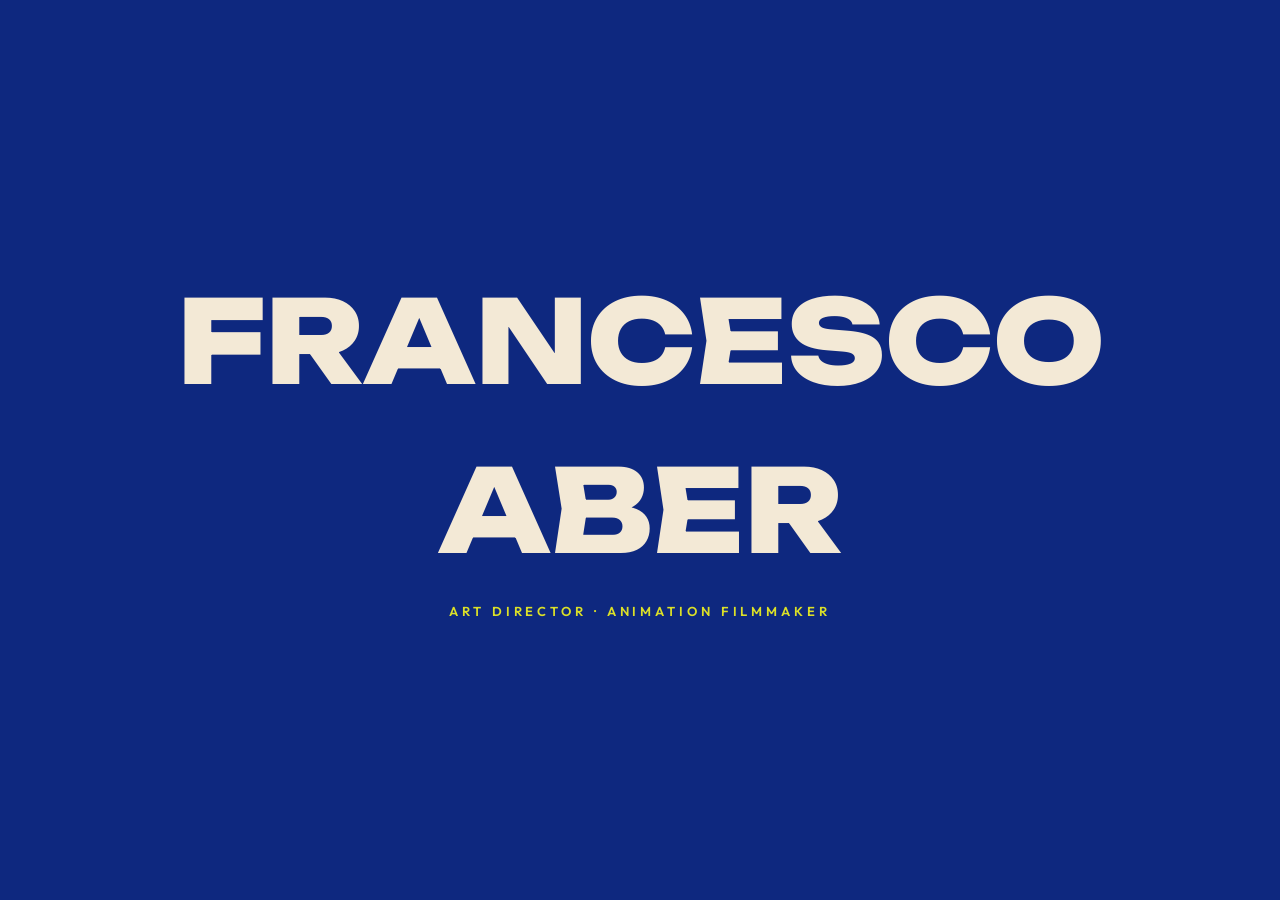
==== francesco/index.html @ 3e60250a "F.aber_portfolio" ====
<!doctype html><html lang="en"><head><meta charset="utf-8"><meta name="description" content="Francesco Aber — art director and animation filmmaker based in Barcelona. Brand identity, motion graphics, AR and film."><meta property="og:type" content="website"><meta property="og:title" content="Francesco Aber — Art Director"><meta property="og:description" content="Brand identity, motion graphics, AR and film. Barcelona."><meta property="og:image" content="https://ambush.info/francesco/img/og.jpg"><meta property="og:url" content="https://ambush.info/francesco/"><meta name="twitter:card" content="summary_large_image"><title>Francesco Aber — Art Director</title>
<meta name="viewport" content="width=device-width, initial-scale=1, viewport-fit=cover">
<link href="https://fonts.googleapis.com/css2?family=Unbounded:wght@600;800&family=Outfit:wght@400;500;600&display=swap" rel="stylesheet">
<style>
:root{--bg:#F3E9D6;--ink:#0E287F;--y:#DBE028;--o:#EE4A25;--line:rgba(14,40,127,.25);--card:#fff;box-sizing:border-box;padding-top:env(safe-area-inset-top,0px);padding-bottom:env(safe-area-inset-bottom,0px)}
@media(prefers-color-scheme:dark){:root:not([data-theme=light]){--bg:#0E287F;--ink:#F3E9D6;--line:rgba(243,233,214,.3)}}
:root[data-theme=dark]{--bg:#0E287F;--ink:#F3E9D6;--line:rgba(243,233,214,.3)}
*{box-sizing:border-box;margin:0}html{height:100%;scroll-padding-top:env(safe-area-inset-top,0px)}
body{height:100%;background:var(--bg);color:var(--ink);font:400 15px/1.5 'Garet','Outfit',sans-serif;overflow:hidden}
.t{font-family:'Monument Extended','Unbounded',sans-serif;font-weight:800;text-transform:uppercase;letter-spacing:-.01em}
#app{height:100%;display:flex;flex-direction:column}
header{display:flex;gap:8px;align-items:center;padding:14px 20px 0;flex-wrap:wrap}
.pill{border:1.5px solid var(--ink);background:none;color:var(--ink);font:600 12px 'Outfit',sans-serif;letter-spacing:.08em;text-transform:uppercase;padding:7px 16px;border-radius:99px;cursor:pointer}
.pill.on{background:var(--ink);color:var(--bg)}.pill:hover{border-color:var(--o);color:var(--o)}.pill.on:hover{color:var(--bg);background:var(--o);border-color:var(--o)}
.name{margin-left:auto;font-size:12px}
.chips{display:flex;gap:6px;padding:12px 20px;overflow-x:auto}
.chip{white-space:nowrap;font:500 12px 'Outfit';letter-spacing:.06em;text-transform:uppercase;border:0;background:var(--line);color:var(--ink);padding:6px 12px;border-radius:99px;cursor:pointer}
.chip b{color:var(--o);font-weight:600;margin-left:4px}.chip.on{background:var(--ink);color:var(--bg)}
.strip{display:flex;gap:8px;padding:0 20px 10px;overflow-x:auto;border-bottom:1px solid var(--line)}
.th{flex:none;width:46px;height:46px;border-radius:6px;background-size:cover;background-position:center;border:2px solid transparent;cursor:pointer;opacity:.55;transition:opacity .2s}
.th.on{opacity:1;border-color:var(--o)}
main{flex:1;min-height:0;position:relative}
#work{height:100%;display:flex;flex-direction:column}
.stage{flex:1;min-height:0;display:flex;align-items:center;justify-content:center;padding:18px 20px 8px;position:relative}
.stage img,.stage video{max-height:100%;max-width:100%;border-radius:10px;object-fit:contain;box-shadow:0 10px 40px rgba(14,40,127,.22)}
.stage .two{display:flex;gap:14px;height:100%}.stage .two img{max-width:48%}
.arr{position:absolute;top:50%;transform:translateY(-50%);width:40px;height:40px;border-radius:50%;border:1.5px solid var(--ink);background:var(--bg);color:var(--ink);cursor:pointer;font-size:18px}
.arr:hover{background:var(--o);border-color:var(--o);color:#fff}#pv{left:10px}#nx{right:10px}
.cap{display:flex;gap:14px;align-items:baseline;padding:8px 20px 16px;flex-wrap:wrap}
.fig{background:var(--y);color:#0E287F;font:700 14px 'Outfit';letter-spacing:.1em;padding:6px 12px;border-radius:6px;border:2px solid var(--ink)}
.cap h2{font-size:clamp(18px,2.4vw,30px)}.cap .m{font-size:12px;letter-spacing:.08em;text-transform:uppercase;opacity:.75}.cap p{flex-basis:100%;max-width:70ch}
#info{display:none;height:100%;overflow-y:auto;padding:28px 20px 60px}
.g{display:grid;grid-template-columns:repeat(12,1fr);gap:28px;max-width:1200px;margin:auto}
.big{grid-column:1/9;font-size:clamp(22px,3.4vw,46px);line-height:1.08}.big em{font-style:normal;color:var(--o)}
.sec{grid-column:span 4}.sec h3{font:600 11px 'Outfit';letter-spacing:.14em;text-transform:uppercase;color:var(--o);margin-bottom:8px}.sec li{list-style:none;padding:5px 0;border-top:1px solid var(--line)}
.sticker{grid-column:9/13;grid-row:1/3;justify-self:end;align-self:start;background:#F3E9D6;color:#EE4A25;padding:22px;border-radius:26px;transform:rotate(3deg);max-width:340px;border:3px solid #EE4A25;cursor:pointer;text-align:left}
.sticker small{font:600 11px 'Outfit';letter-spacing:.12em;text-transform:uppercase}.sticker b{display:block;font:800 15px/1.2 'Unbounded',sans-serif;overflow-wrap:anywhere;margin:10px 0}.sec a{color:var(--o);text-decoration:none}.sec a:hover{color:var(--ink)}
@media(max-width:760px){header{padding-top:12px}.name{display:none}.big,.sec,.sticker{grid-column:1/-1}.sticker{grid-row:auto;justify-self:start}.stage .two{flex-direction:column}.stage .two img{max-width:100%;max-height:48%}.arr{display:none}
nav.bar{position:fixed;left:50%;transform:translateX(-50%);bottom:calc(env(safe-area-inset-bottom,0px) + 14px);background:var(--bg);padding:6px;border-radius:99px;box-shadow:0 4px 20px rgba(14,40,127,.3);display:flex;gap:6px}header .pill{display:none}}
nav.bar{display:none}@media(max-width:760px){nav.bar{display:flex}}
#intro{position:fixed;inset:0;z-index:50;background:#0E287F;color:#F3E9D6;display:flex;flex-direction:column;align-items:center;justify-content:center;gap:18px;transition:transform .9s cubic-bezier(.77,0,.18,1)}
#intro.out{transform:translateY(-100%)}
#intro h1{font-size:clamp(34px,9vw,120px);display:flex;gap:.3em;flex-wrap:wrap;justify-content:center;line-height:1.05}
#intro .w{display:flex;overflow:hidden;padding-bottom:.12em}
#intro span{display:inline-block;transform:translateY(115%);animation:up .8s cubic-bezier(.2,.8,.2,1) forwards;animation-delay:calc(var(--n)*55ms + .15s)}
#intro p{color:#DBE028;font:600 13px 'Outfit';letter-spacing:.3em;text-transform:uppercase;opacity:0;animation:fd .6s 1.1s forwards}
@keyframes up{to{transform:none}}@keyframes fd{to{opacity:1}}
.strip{padding-top:8px}.th{transition:opacity .2s,transform .3s cubic-bezier(.2,.8,.2,1)}.th.on{transform:scale(1.2)}.th:hover{opacity:1;transform:translateY(-3px)}
.th.in{animation:pop .55s cubic-bezier(.2,.8,.2,1) both;animation-delay:calc(var(--k)*80ms + var(--b,0s))}
@keyframes pop{from{opacity:0;transform:translateY(18px) scale(.6)}}
.stage{cursor:pointer;touch-action:pan-y}.cnt{margin-left:auto;font:600 13px 'Outfit';letter-spacing:.12em}.stage>img,.stage>video,.stage>.two{animation:sw .5s cubic-bezier(.2,.8,.2,1)}
@keyframes sw{from{opacity:0;transform:translateX(var(--dx,40px)) scale(.97)}}
.cap>*{animation:cp .5s .1s cubic-bezier(.2,.8,.2,1) both}@keyframes cp{from{opacity:0;transform:translateY(8px)}}

.stage{padding:18px 0 14px;overflow:hidden}
.track{display:flex;gap:28px;height:100%;align-items:center;transition:transform .85s cubic-bezier(.77,0,.18,1);will-change:transform}
.track.enter{animation:ent 1s cubic-bezier(.2,.8,.2,1) both;animation-delay:var(--b,0s)}@keyframes ent{from{opacity:0}}
.sl{flex:none;height:100%;display:flex;align-items:center;margin:0;opacity:.35;transform:scale(.86);transition:opacity .6s,transform .7s cubic-bezier(.2,.8,.2,1)}.sl.on{opacity:1;transform:none}
.sl img,.sl video{height:100%;width:auto;max-width:min(72vw,900px);max-height:100%;border-radius:10px;object-fit:contain;box-shadow:0 10px 40px rgba(14,40,127,.22);user-select:none;-webkit-user-drag:none}
.sl .two{display:flex;flex-direction:row;gap:14px;height:100%}.sl .two img{max-width:min(34vw,480px)}
.rail{position:absolute;left:20px;right:20px;bottom:0;height:3px;background:var(--line)}.rail i{position:absolute;top:0;height:100%;background:var(--o);transition:left .85s cubic-bezier(.77,0,.18,1),width .4s}
@media(max-width:760px){.sl img,.sl video{max-width:80vw}.sl .two img{max-width:38vw}.track{gap:16px}}

.stage{justify-content:flex-start;cursor:grab}.stage.drag{cursor:grabbing}
.track{position:relative;flex:none;width:max-content}
.track:not(.ready),.track.drag{transition:none}
.snd{position:absolute;right:20px;bottom:16px;z-index:3;display:none;border:1.5px solid var(--ink);background:var(--bg);color:var(--ink);font:600 11px 'Outfit';letter-spacing:.1em;text-transform:uppercase;padding:6px 12px;border-radius:99px;cursor:pointer}.sl .two video{height:100%;width:auto;max-width:min(34vw,480px);border-radius:10px;object-fit:contain;box-shadow:0 10px 40px rgba(14,40,127,.22)}.snd:hover{background:var(--o);border-color:var(--o);color:#fff}
@media(prefers-reduced-motion:reduce){#intro{display:none}*{animation:none!important;transition:none!important}}
</style></head><body><div id="intro"><h1 class="t" id="iname"></h1><p>Art Director · Animation Filmmaker</p></div><div id="app">
<header><button class="pill on" data-v="work">Work</button><button class="pill" data-v="info">Info</button><span class="name t">Francesco Aber · Art Director</span></header>
<div class="chips" id="chips"></div><div class="strip" id="strip"></div>
<main><section id="work"><div class="stage" id="stage"></div><div class="cap" id="cap"></div></section>
<section id="info"><div class="g">
<h1 class="big t">Art director &amp; animation filmmaker. Brands, motion and <em>moving images</em> from Barcelona.</h1>
<button class="sticker" id="mail"><small>Say hello — tap to copy</small><b>aber.francesco<wbr>@gmail.com</b><small>+34 691 113 178</small></button>
<div class="sec"><h3>Francesco</h3><p>Over ten years of creative direction for advertising, film and new media, with clients in Spain, Italy and the US. Trained in animation at the Centro Sperimentale di Cinematografia; today mixing classic craft with generative AI and augmented reality.</p></div>
<div class="sec"><h3>Am.Bush Studio · 2016</h3><p>Brand identity, motion graphics, AR, web and social content. Clients include Grateful Seeds, Sala Apolo, The Crib Concierge, Cali-Kosher and Venero Skateshop.</p></div>
<div class="sec"><h3>Official selection</h3><ul><li>Annecy 2014</li><li>Nastri d’Argento 2015 · final five</li><li>Sitges · Milano · Stuttgart · Brussels</li></ul></div>
<div class="sec"><h3>Awards · The Age of Rust</h3><ul><li>Corto Lovere 2014</li><li>AnimArte 2014</li><li>Purbeck 2014</li><li>Libelula 2014</li></ul></div>
<div class="sec"><h3>Teaching</h3><p>Animation programmes in schools funded by the Italian Ministry of Culture. About 500 students per project; a short film screened in cinemas, one at the 80th Venice Film Festival.</p></div>
<div class="sec"><h3>Elsewhere</h3><ul><li><a href="cv.pdf" target="_blank" rel="noopener">CV (PDF)</a></li><li><a href="https://ambush.info" target="_blank" rel="noopener">ambush.info</a></li><li><a href="mailto:aber.francesco@gmail.com">aber.francesco@gmail.com</a></li><li><a href="tel:+34691113178">+34 691 113 178</a></li><li><a href="https://instagram.com/am.bush" target="_blank" rel="noopener">@am.bush</a> · <a href="https://instagram.com/francesco.aber" target="_blank" rel="noopener">@francesco.aber</a></li><li><a href="https://www.linkedin.com/in/francesco-aber/" target="_blank" rel="noopener">LinkedIn</a></li></ul></div>
</div></section></main>
<nav class="bar"><button class="pill on" data-v="work">Work</button><button class="pill" data-v="info">Info</button></nav></div>
<script>
const P=[{"vid": "video/artales.mp4", "img": "img/artales-p.webp", "th": "img/artales-p-t.webp", "w": 1280, "h": 720, "t": "ARtales", "c": "AR / Motion", "cl": "Limbo · BluMagma", "y": "2026", "d": "Augmented reality along the Charcoal Burners’ Trail, Isola del Gran Sasso. Animation test.", "id": "p0"}, {"vid": "video/age.mp4", "img": "img/age-p.webp", "th": "img/age-p-t.webp", "w": 1280, "h": 720, "t": "The Age of Rust", "c": "Film", "cl": "CSC Piemonte", "y": "2014", "d": "Award-winning graduation short: direction, animation, compositing. Official selection at Annecy 2014.", "id": "p1"}, {"vid": "video/cosecha-promo.mp4", "img": "img/cosecha-promo-p.webp", "th": "img/cosecha-promo-p-t.webp", "w": 1280, "h": 720, "t": "Cosecha Cup · Promo", "c": "AR / Motion", "cl": "Cosecha Cup", "y": "2019", "d": "Animated promo for the Barcelona harvest cup.", "id": "p2"}, {"vid": "video/morelove.mp4", "img": "img/morelove-p.webp", "th": "img/morelove-p-t.webp", "w": 1280, "h": 720, "t": "Anche se", "c": "AR / Motion", "cl": "Fido Guido ft. Ensi · Morelove Prod.", "y": "2021", "d": "Animation and motion graphics for the music video.", "id": "p3"}, {"vid": "video/semivuoi.mp4", "img": "img/semivuoi-p.webp", "th": "img/semivuoi-p-t.webp", "w": 1280, "h": 720, "t": "Se mi vuoi", "c": "AR / Motion", "cl": "Fido Guido · Morelove Prod.", "y": "2022", "d": "Animation and motion graphics for the music video.", "id": "p4"}, {"vid": "video/storia.mp4", "img": "img/storia-p.webp", "th": "img/storia-p-t.webp", "w": 900, "h": 1600, "t": "Se mi vuoi · Story", "c": "AR / Motion", "cl": "Fido Guido · Morelove Prod.", "y": "2022", "d": "Cover art and animated story for the release.", "img2": "img/semivuoi-cover.webp", "w2": 1080, "h2": 1080, "id": "p5"}, {"vid": "video/nerd.mp4", "img": "img/nerd-p.webp", "th": "img/nerd-p-t.webp", "w": 1280, "h": 720, "t": "Nerd", "c": "AR / Motion", "cl": "Nerd Creation", "y": "", "d": "3D animation for the Nerd Creation campaign.", "id": "p6"}, {"vid": "video/spot.mp4", "img": "img/spot-p.webp", "th": "img/spot-p-t.webp", "w": 1280, "h": 676, "t": "LSVM · Spot", "c": "AR / Motion", "cl": "Limbo", "y": "2026", "d": "In production. Motion graphics excerpt.", "id": "p7"}, {"vid": "video/pipe.mp4", "img": "img/pipe-p.webp", "th": "img/pipe-p-t.webp", "w": 1280, "h": 676, "t": "LSVM · Pipe", "c": "AR / Motion", "cl": "Limbo", "y": "2026", "d": "In production. Motion graphics excerpt.", "id": "p8"}, {"vid": "video/thai.mp4", "img": "img/thai-p.webp", "th": "img/thai-p-t.webp", "w": 1600, "h": 900, "t": "La Kalada Thailand", "c": "AR / Motion", "cl": "La Kalada · Shanti", "y": "", "d": "Animated intro for La Kalada Thailand and Shanti, official reseller.", "id": "p9"}, {"img": "img/crib.webp", "th": "img/crib-t.webp", "w": 1800, "h": 1800, "t": "The Crib for Kicks", "c": "Branding", "cl": "The Crib Concierge · first identity", "y": "", "d": "Logo system for a cleaning & custom shop for high-end footwear. The first identity of what is now The Crib Concierge.", "id": "p10"}, {"img": "img/dope.webp", "th": "img/dope-t.webp", "w": 1662, "h": 1772, "t": "DOPE · K·Gourmet", "c": "Branding", "cl": "La Kalada · K·Gourmet", "y": "", "d": "Back print and poster artwork for the K·Gourmet hoodie.", "id": "p11"}, {"img": "img/kmarano.webp", "th": "img/kmarano-t.webp", "w": 1800, "h": 1350, "t": "Kaladamarano 2021", "c": "Branding", "cl": "La Kalada", "y": "2021", "d": "Event identity and ticket system for a free-weed sailing day in Barcelona.", "id": "p12"}, {"img": "img/cali.webp", "th": "img/cali-t.webp", "w": 1200, "h": 1192, "t": "Cali Kosher", "c": "Branding", "cl": "La Kalada · Cali Kosher", "y": "", "d": "Packaging system with an illustrated pattern and brand seal.", "id": "p13"}, {"img": "img/kdeck.webp", "th": "img/kdeck-t.webp", "w": 1080, "h": 1350, "t": "Sticker-bomb deck", "c": "Illustration", "cl": "La Kalada", "y": "", "d": "Custom skate deck built from the label’s sticker universe.", "id": "p14"}, {"img": "img/suka.webp", "th": "img/suka-t.webp", "w": 1350, "h": 1800, "t": "Suka", "c": "Branding", "cl": "Lettering", "y": "", "d": "Bubble lettering logo in three variations: outline, drip and colour.", "id": "p15"}, {"img": "img/aura.webp", "th": "img/aura-t.webp", "w": 1800, "h": 1350, "t": "AURA social club", "c": "Branding", "cl": "AURA", "y": "", "d": "Typographic monogram for a social club, built on interlocking letterforms.", "id": "p16"}, {"img": "img/cosecha-cartel.webp", "th": "img/cosecha-cartel-t.webp", "w": 1440, "h": 1800, "t": "Cosecha Cup 2019", "c": "Print", "cl": "Cosecha Cup · Barcelona", "y": "2019", "d": "Event logo and poster for the Barcelona harvest cup.", "img2": "img/cosecha-logo.webp", "w2": 1800, "h2": 1635, "id": "p17"}, {"img": "img/jahmiel.webp", "th": "img/jahmiel-t.webp", "w": 1440, "h": 1800, "t": "New Level · Jahmiel", "c": "Print", "cl": "Canibal · Sala Apolo", "y": "2018", "d": "Poster for the dancehall school party with Jahmiel.", "id": "p18"}, {"img": "img/ganjahr.webp", "th": "img/ganjahr-t.webp", "w": 1350, "h": 1688, "t": "New Level · Ganjahr Family", "c": "Print", "cl": "Canibal · Sala Apolo", "y": "2018", "d": "Poster for the New Level night with Ganjahr Family.", "id": "p19"}, {"img": "img/juicy.webp", "th": "img/juicy-t.webp", "w": 1440, "h": 1800, "t": "Juicy Wines", "c": "Print", "cl": "Talisman Wine · The Juice House", "y": "2022", "d": "Poster for a vinyl DJ and wine day in Barcelona.", "id": "p20"}, {"img": "img/natureboy.webp", "th": "img/natureboy-t.webp", "w": 1440, "h": 1800, "t": "Nature Boy pt. 2", "c": "Print", "cl": "ZAZA cuina i vi", "y": "2021", "d": "Poster for a natural-wine evening at ZAZA, Barcelona.", "id": "p21"}, {"img": "img/vita.webp", "th": "img/vita-t.webp", "w": 540, "h": 675, "t": "Vita da Cani", "c": "Editorial", "cl": "Novel by Syd B.", "y": "", "d": "Cover and interior illustrations in ink on digital canvas.", "img2": "img/vita2.webp", "w2": 540, "h2": 675, "id": "p22"}];let f='All',list=P,i=0,dir=1,animStrip=2.2;
const $=s=>document.querySelector(s),cats=['All',...new Set(P.map(p=>p.c))];
function chips(){$('#chips').innerHTML=cats.map(c=>`<button class="chip ${c==f?'on':''}" data-c="${c}">${c}<b>${c=='All'?P.length:P.filter(p=>p.c==c).length}</b></button>`).join('')}
function strip(){const a=animStrip;animStrip=null;$('#strip').innerHTML=list.map((p,k)=>`<div class="th ${k==i?'on':''} ${a!=null?'in':''}" data-k="${k}" style="--k:${k};--b:${a||0}s;background-image:url(${p.th})"></div>`).join('')}
function media(p,k){const a=(s,w,h)=>`<img src="${s}" width="${w}" height="${h}" alt="${p.t}" decoding="async" loading="${k<3?'eager':'lazy'}">`;return p.vid&&p.img2?`<div class="two"><video data-src="${p.vid}" poster="${p.img}" width="${p.w}" height="${p.h}" muted loop playsinline preload="none"></video>${a(p.img2,p.w2,p.h2)}</div>`:p.vid?`<video data-src="${p.vid}" poster="${p.img}" width="${p.w}" height="${p.h}" muted loop playsinline preload="none"></video>`:p.img2?`<div class="two">${a(p.img,p.w,p.h)}${a(p.img2,p.w2,p.h2)}</div>`:a(p.img,p.w,p.h)}
function ensure(){[...$('#track').children].forEach((e,k)=>{const v=e.querySelector('video');if(!v)return;if(Math.abs(k-i)<=1&&!v.getAttribute('src')){v.preload=k==i?'auto':'metadata';v.src=v.dataset.src}if(k==i)v.play().catch(()=>{});else v.pause()});const v=document.querySelector('.sl.on video');$('#snd').style.display=v?'block':'none';if(v)$('#snd').textContent=v.muted?'Sound off':'Sound on'}
let firstB=true;
let curX=0,moved=false;
function build(){const first=firstB;$('#stage').innerHTML='<div class="track enter" id="track" data-f="'+f+'" style="--b:'+(first?2.3:0)+'s">'+list.map((p,k)=>`<figure class="sl" data-s="${k}">${media(p,k)}</figure>`).join('')+'</div><button class="arr" id="pv">←</button><button class="arr" id="nx">→</button><div class="rail"><i id="bar"></i></div><button class="snd" id="snd">Sound off</button>';firstB=false;const tr=$('#track');['load','loadeddata'].forEach(ev=>tr.addEventListener(ev,place,true));setTimeout(()=>tr.classList.add('ready'),first?3500:1200);$('#pv').onclick=()=>go(-1);$('#nx').onclick=()=>go(1);$('#snd').onclick=e=>{e.stopPropagation();const v=document.querySelector('.sl.on video');if(v){v.muted=!v.muted;ensure()}}}
function place(){const tr=$('#track'),sl=tr&&tr.children[i];if(!sl)return;curX=$('#stage').clientWidth/2-(sl.offsetLeft+sl.offsetWidth/2);tr.style.transform=`translateX(${curX}px)`;[...tr.children].forEach((e,k)=>e.classList.toggle('on',k==i));$('#bar').style.cssText=`width:${100/list.length}%;left:${i*100/list.length}%`}
function centerThumb(){const st=$('#strip'),t=st.children[i];if(t)st.scrollTo({left:st.scrollLeft+t.getBoundingClientRect().left-st.getBoundingClientRect().left-st.clientWidth/2+t.offsetWidth/2,behavior:'smooth'})}
function show(){const p=list[i];if(!p)return;const tr=$('#track');let rb=false;if(!tr||tr.dataset.f!=f){build();rb=true}
$('#cap').innerHTML=`<span class="fig">FIG. ${String(P.indexOf(p)+1).padStart(2,'0')}</span><h2 class="t">${p.t}</h2><span class="m">${p.cl} · ${p.c}${p.y?' · '+p.y:''}</span><span class="cnt">${String(i+1).padStart(2,'0')} / ${String(list.length).padStart(2,'0')}</span><p>${p.d}</p>`;
if(rb)strip();else[...$('#strip').children].forEach((e,k)=>e.classList.toggle('on',k==i));place();ensure();centerThumb()}
function go(d){dir=d;i=(i+d+list.length)%list.length;show()}
function view(v){$('#work').style.display=v=='work'?'flex':'none';$('#info').style.display=v=='info'?'block':'none';$('.chips').style.display=$('.strip').style.display=v=='work'?'':'none';
document.querySelectorAll('.pill').forEach(b=>b.classList.toggle('on',b.dataset.v==v));if(location.hash!='#'+v)history.replaceState(null,'','#'+v)}
document.addEventListener('click',e=>{const c=e.target.closest('[data-c]'),t=e.target.closest('[data-k]'),v=e.target.closest('[data-v]');
if(c){f=c.dataset.c;list=f=='All'?P:P.filter(p=>p.c==f);i=0;dir=1;animStrip=.1;chips();show()}if(t){const k=+t.dataset.k;dir=k>=i?1:-1;i=k;show()}if(v)view(v.dataset.v)});
$('#mail').onclick=()=>{const m='aber.francesco@gmail.com';(navigator.clipboard?navigator.clipboard.writeText(m):Promise.reject()).catch(()=>{location.href='mailto:'+m});$('#mail small').textContent='Copied ✓'};
addEventListener('keydown',e=>{if(e.key=='ArrowRight')go(1);if(e.key=='ArrowLeft')go(-1)});
addEventListener('hashchange',()=>view(location.hash=='#info'?'info':'work'));
let sx=null,sw=false;const S=$('#stage');S.ondragstart=e=>e.preventDefault();S.onpointerdown=e=>{if(e.target.closest('.arr'))return;sx=e.clientX;moved=false};S.onpointermove=e=>{if(sx==null)return;const dx=e.clientX-sx;if(!moved&&Math.abs(dx)>6){moved=true;S.classList.add('drag');$('#track').classList.add('drag');try{S.setPointerCapture(e.pointerId)}catch(_){}}if(moved)$('#track').style.transform=`translateX(${curX+dx}px)`};S.onpointerup=S.onpointercancel=e=>{if(sx==null)return;const dx=e.clientX-sx;sx=null;S.classList.remove('drag');$('#track').classList.remove('drag');if(moved){sw=true;setTimeout(()=>sw=false,300);if(Math.abs(dx)>Math.min(90,S.clientWidth*.12))go(dx<0?1:-1);else place()}};$('#strip').addEventListener('wheel',e=>{if(Math.abs(e.deltaY)>Math.abs(e.deltaX))$('#strip').scrollLeft+=e.deltaY},{passive:true});S.onclick=e=>{if(sw||e.target.closest('.arr'))return;const q=e.target.closest('.sl');const k=q?+q.dataset.s:i;if(k!=i){dir=k>i?1:-1;i=k;show()}else go(1)};let wt=0;S.addEventListener('wheel',e=>{const d=Math.abs(e.deltaX)>Math.abs(e.deltaY)?e.deltaX:e.deltaY;if(Math.abs(d)<12||Date.now()-wt<700)return;wt=Date.now();go(d>0?1:-1)},{passive:true});addEventListener('resize',place);
(()=>{const h=$('#iname');let n=0;h.innerHTML='Francesco Aber'.split(' ').map(w=>'<div class="w">'+[...w].map(c=>`<span style="--n:${n++}">${c}</span>`).join('')+'</div>').join('');const it=$('#intro');setTimeout(()=>it.classList.add('out'),2000);setTimeout(()=>it.remove(),3000)})();
new ResizeObserver(()=>place()).observe($('#stage'));chips();show();view(location.hash=='#info'?'info':'work');
</script></body></html>
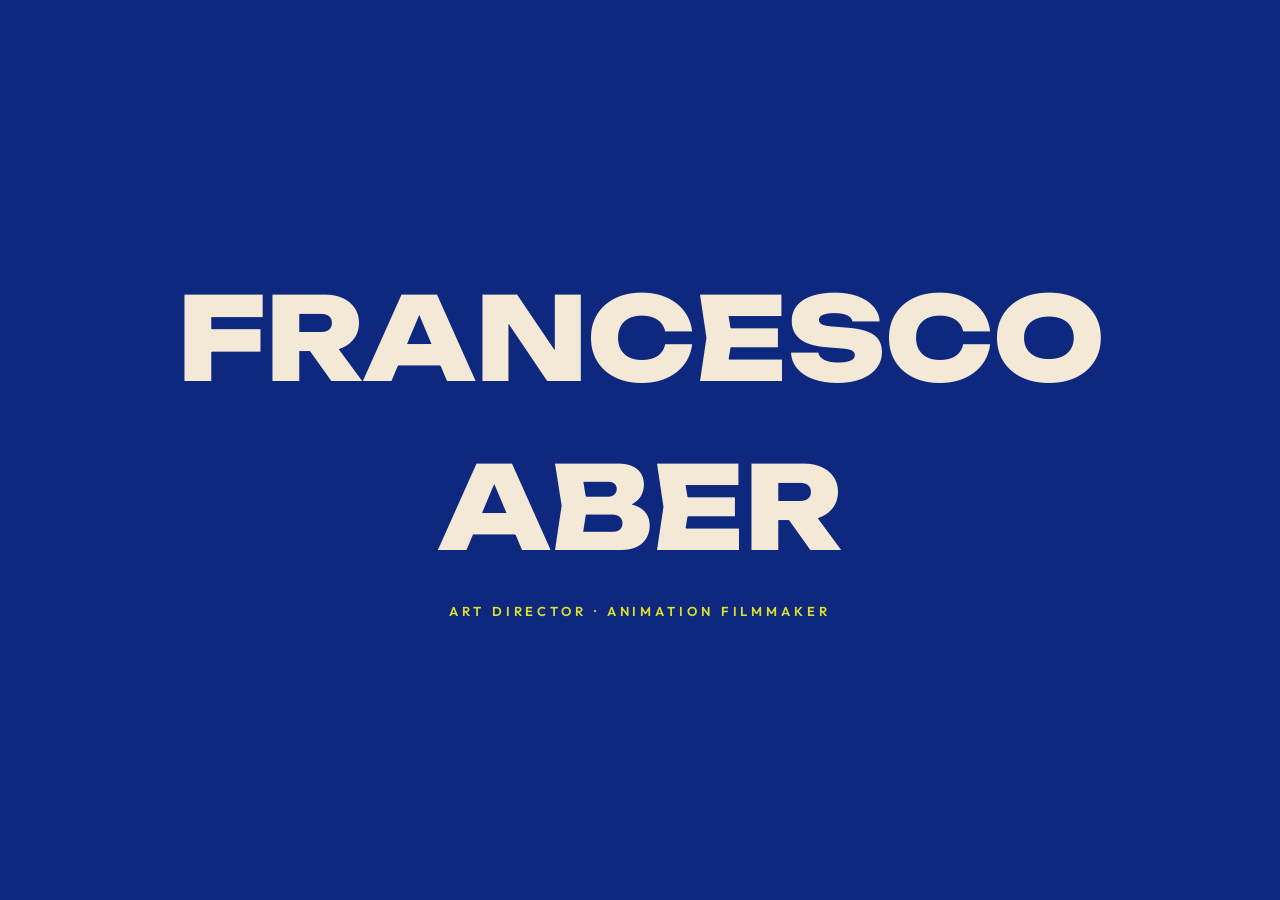
==== commit ba3d39dc: "mobile_intro" ====
--- a/francesco/index.html
+++ b/francesco/index.html
@@ -42,8 +42,8 @@
 #intro.out{transform:translateY(-100%)}
 #intro h1{font-size:clamp(34px,9vw,120px);display:flex;gap:.3em;flex-wrap:wrap;justify-content:center;line-height:1.05}
 #intro .w{display:flex;overflow:hidden;padding-bottom:.12em}
-#intro span{display:inline-block;transform:translateY(115%);animation:up .8s cubic-bezier(.2,.8,.2,1) forwards;animation-delay:calc(var(--n)*55ms + .15s)}
-#intro p{color:#DBE028;font:600 13px 'Outfit';letter-spacing:.3em;text-transform:uppercase;opacity:0;animation:fd .6s 1.1s forwards}
+#intro span{display:inline-block;transform:translateY(115%)}#intro.go span{animation:up .8s cubic-bezier(.2,.8,.2,1) forwards;animation-delay:calc(var(--n)*55ms + .15s)}
+#intro p{color:#DBE028;font:600 13px 'Outfit';letter-spacing:.3em;text-transform:uppercase;opacity:0}#intro.go p{animation:fd .6s 1.1s forwards}
 @keyframes up{to{transform:none}}@keyframes fd{to{opacity:1}}
 .strip{padding-top:8px}.th{transition:opacity .2s,transform .3s cubic-bezier(.2,.8,.2,1)}.th.on{transform:scale(1.2)}.th:hover{opacity:1;transform:translateY(-3px)}
 .th.in{animation:pop .55s cubic-bezier(.2,.8,.2,1) both;animation-delay:calc(var(--k)*80ms + var(--b,0s))}
@@ -64,8 +64,9 @@
 .stage{justify-content:flex-start;cursor:grab}.stage.drag{cursor:grabbing}
 .track{position:relative;flex:none;width:max-content}
 .track:not(.ready),.track.drag{transition:none}
-.snd{position:absolute;right:20px;bottom:16px;z-index:3;display:none;border:1.5px solid var(--ink);background:var(--bg);color:var(--ink);font:600 11px 'Outfit';letter-spacing:.1em;text-transform:uppercase;padding:6px 12px;border-radius:99px;cursor:pointer}.sl .two video{height:100%;width:auto;max-width:min(34vw,480px);border-radius:10px;object-fit:contain;box-shadow:0 10px 40px rgba(14,40,127,.22)}.snd:hover{background:var(--o);border-color:var(--o);color:#fff}
-@media(prefers-reduced-motion:reduce){#intro{display:none}*{animation:none!important;transition:none!important}}
+.snd{position:absolute;right:20px;bottom:16px;z-index:3;display:none;border:1.5px solid var(--ink);background:var(--bg);color:var(--ink);font:600 11px 'Outfit';letter-spacing:.1em;text-transform:uppercase;padding:6px 12px;border-radius:99px;cursor:pointer}.sl .two video{height:100%;width:auto;max-width:min(34vw,480px);border-radius:10px;object-fit:contain;box-shadow:0 10px 40px rgba(14,40,127,.22)}@media(max-width:760px){nav.bar{position:static;transform:none;margin:6px auto 12px;box-shadow:none;padding:0;flex:none}}@supports(height:100dvh){html,body{height:100dvh}}.snd:hover{background:var(--o);border-color:var(--o);color:#fff}
+#intro p{text-align:center;padding:0 28px;line-height:1.7}@media(max-width:760px){#intro h1{font-size:10vw;padding:0 16px}#intro p{font-size:11px;letter-spacing:.2em}}
+@media(prefers-reduced-motion:reduce){#intro span{transform:none}#intro p{opacity:1}*{animation:none!important;transition:none!important}}
 </style></head><body><div id="intro"><h1 class="t" id="iname"></h1><p>Art Director · Animation Filmmaker</p></div><div id="app">
 <header><button class="pill on" data-v="work">Work</button><button class="pill" data-v="info">Info</button><span class="name t">Francesco Aber · Art Director</span></header>
 <div class="chips" id="chips"></div><div class="strip" id="strip"></div>
@@ -82,7 +83,7 @@
 </div></section></main>
 <nav class="bar"><button class="pill on" data-v="work">Work</button><button class="pill" data-v="info">Info</button></nav></div>
 <script>
-const P=[{"vid": "video/artales.mp4", "img": "img/artales-p.webp", "th": "img/artales-p-t.webp", "w": 1280, "h": 720, "t": "ARtales", "c": "AR / Motion", "cl": "Limbo · BluMagma", "y": "2026", "d": "Augmented reality along the Charcoal Burners’ Trail, Isola del Gran Sasso. Animation test.", "id": "p0"}, {"vid": "video/age.mp4", "img": "img/age-p.webp", "th": "img/age-p-t.webp", "w": 1280, "h": 720, "t": "The Age of Rust", "c": "Film", "cl": "CSC Piemonte", "y": "2014", "d": "Award-winning graduation short: direction, animation, compositing. Official selection at Annecy 2014.", "id": "p1"}, {"vid": "video/cosecha-promo.mp4", "img": "img/cosecha-promo-p.webp", "th": "img/cosecha-promo-p-t.webp", "w": 1280, "h": 720, "t": "Cosecha Cup · Promo", "c": "AR / Motion", "cl": "Cosecha Cup", "y": "2019", "d": "Animated promo for the Barcelona harvest cup.", "id": "p2"}, {"vid": "video/morelove.mp4", "img": "img/morelove-p.webp", "th": "img/morelove-p-t.webp", "w": 1280, "h": 720, "t": "Anche se", "c": "AR / Motion", "cl": "Fido Guido ft. Ensi · Morelove Prod.", "y": "2021", "d": "Animation and motion graphics for the music video.", "id": "p3"}, {"vid": "video/semivuoi.mp4", "img": "img/semivuoi-p.webp", "th": "img/semivuoi-p-t.webp", "w": 1280, "h": 720, "t": "Se mi vuoi", "c": "AR / Motion", "cl": "Fido Guido · Morelove Prod.", "y": "2022", "d": "Animation and motion graphics for the music video.", "id": "p4"}, {"vid": "video/storia.mp4", "img": "img/storia-p.webp", "th": "img/storia-p-t.webp", "w": 900, "h": 1600, "t": "Se mi vuoi · Story", "c": "AR / Motion", "cl": "Fido Guido · Morelove Prod.", "y": "2022", "d": "Cover art and animated story for the release.", "img2": "img/semivuoi-cover.webp", "w2": 1080, "h2": 1080, "id": "p5"}, {"vid": "video/nerd.mp4", "img": "img/nerd-p.webp", "th": "img/nerd-p-t.webp", "w": 1280, "h": 720, "t": "Nerd", "c": "AR / Motion", "cl": "Nerd Creation", "y": "", "d": "3D animation for the Nerd Creation campaign.", "id": "p6"}, {"vid": "video/spot.mp4", "img": "img/spot-p.webp", "th": "img/spot-p-t.webp", "w": 1280, "h": 676, "t": "LSVM · Spot", "c": "AR / Motion", "cl": "Limbo", "y": "2026", "d": "In production. Motion graphics excerpt.", "id": "p7"}, {"vid": "video/pipe.mp4", "img": "img/pipe-p.webp", "th": "img/pipe-p-t.webp", "w": 1280, "h": 676, "t": "LSVM · Pipe", "c": "AR / Motion", "cl": "Limbo", "y": "2026", "d": "In production. Motion graphics excerpt.", "id": "p8"}, {"vid": "video/thai.mp4", "img": "img/thai-p.webp", "th": "img/thai-p-t.webp", "w": 1600, "h": 900, "t": "La Kalada Thailand", "c": "AR / Motion", "cl": "La Kalada · Shanti", "y": "", "d": "Animated intro for La Kalada Thailand and Shanti, official reseller.", "id": "p9"}, {"img": "img/crib.webp", "th": "img/crib-t.webp", "w": 1800, "h": 1800, "t": "The Crib for Kicks", "c": "Branding", "cl": "The Crib Concierge · first identity", "y": "", "d": "Logo system for a cleaning & custom shop for high-end footwear. The first identity of what is now The Crib Concierge.", "id": "p10"}, {"img": "img/dope.webp", "th": "img/dope-t.webp", "w": 1662, "h": 1772, "t": "DOPE · K·Gourmet", "c": "Branding", "cl": "La Kalada · K·Gourmet", "y": "", "d": "Back print and poster artwork for the K·Gourmet hoodie.", "id": "p11"}, {"img": "img/kmarano.webp", "th": "img/kmarano-t.webp", "w": 1800, "h": 1350, "t": "Kaladamarano 2021", "c": "Branding", "cl": "La Kalada", "y": "2021", "d": "Event identity and ticket system for a free-weed sailing day in Barcelona.", "id": "p12"}, {"img": "img/cali.webp", "th": "img/cali-t.webp", "w": 1200, "h": 1192, "t": "Cali Kosher", "c": "Branding", "cl": "La Kalada · Cali Kosher", "y": "", "d": "Packaging system with an illustrated pattern and brand seal.", "id": "p13"}, {"img": "img/kdeck.webp", "th": "img/kdeck-t.webp", "w": 1080, "h": 1350, "t": "Sticker-bomb deck", "c": "Illustration", "cl": "La Kalada", "y": "", "d": "Custom skate deck built from the label’s sticker universe.", "id": "p14"}, {"img": "img/suka.webp", "th": "img/suka-t.webp", "w": 1350, "h": 1800, "t": "Suka", "c": "Branding", "cl": "Lettering", "y": "", "d": "Bubble lettering logo in three variations: outline, drip and colour.", "id": "p15"}, {"img": "img/aura.webp", "th": "img/aura-t.webp", "w": 1800, "h": 1350, "t": "AURA social club", "c": "Branding", "cl": "AURA", "y": "", "d": "Typographic monogram for a social club, built on interlocking letterforms.", "id": "p16"}, {"img": "img/cosecha-cartel.webp", "th": "img/cosecha-cartel-t.webp", "w": 1440, "h": 1800, "t": "Cosecha Cup 2019", "c": "Print", "cl": "Cosecha Cup · Barcelona", "y": "2019", "d": "Event logo and poster for the Barcelona harvest cup.", "img2": "img/cosecha-logo.webp", "w2": 1800, "h2": 1635, "id": "p17"}, {"img": "img/jahmiel.webp", "th": "img/jahmiel-t.webp", "w": 1440, "h": 1800, "t": "New Level · Jahmiel", "c": "Print", "cl": "Canibal · Sala Apolo", "y": "2018", "d": "Poster for the dancehall school party with Jahmiel.", "id": "p18"}, {"img": "img/ganjahr.webp", "th": "img/ganjahr-t.webp", "w": 1350, "h": 1688, "t": "New Level · Ganjahr Family", "c": "Print", "cl": "Canibal · Sala Apolo", "y": "2018", "d": "Poster for the New Level night with Ganjahr Family.", "id": "p19"}, {"img": "img/juicy.webp", "th": "img/juicy-t.webp", "w": 1440, "h": 1800, "t": "Juicy Wines", "c": "Print", "cl": "Talisman Wine · The Juice House", "y": "2022", "d": "Poster for a vinyl DJ and wine day in Barcelona.", "id": "p20"}, {"img": "img/natureboy.webp", "th": "img/natureboy-t.webp", "w": 1440, "h": 1800, "t": "Nature Boy pt. 2", "c": "Print", "cl": "ZAZA cuina i vi", "y": "2021", "d": "Poster for a natural-wine evening at ZAZA, Barcelona.", "id": "p21"}, {"img": "img/vita.webp", "th": "img/vita-t.webp", "w": 540, "h": 675, "t": "Vita da Cani", "c": "Editorial", "cl": "Novel by Syd B.", "y": "", "d": "Cover and interior illustrations in ink on digital canvas.", "img2": "img/vita2.webp", "w2": 540, "h2": 675, "id": "p22"}];let f='All',list=P,i=0,dir=1,animStrip=2.2;
+const P=[{"vid": "video/age.mp4", "img": "img/age-p.webp", "th": "img/age-p-t.webp", "w": 1280, "h": 720, "t": "The Age of Rust", "c": "Film", "cl": "CSC Piemonte", "y": "2014", "d": "Award-winning graduation short: direction, animation, compositing. Official selection at Annecy 2014.", "id": "p0"}, {"vid": "video/artales.mp4", "img": "img/artales-p.webp", "th": "img/artales-p-t.webp", "w": 1280, "h": 720, "t": "ARtales", "c": "AR / Motion", "cl": "Limbo · BluMagma", "y": "2026", "d": "Augmented reality along the Charcoal Burners’ Trail, Isola del Gran Sasso. Animation test.", "id": "p1"}, {"vid": "video/cosecha-promo.mp4", "img": "img/cosecha-promo-p.webp", "th": "img/cosecha-promo-p-t.webp", "w": 1280, "h": 720, "t": "Cosecha Cup · Promo", "c": "AR / Motion", "cl": "Cosecha Cup", "y": "2019", "d": "Animated promo for the Barcelona harvest cup.", "id": "p2"}, {"vid": "video/morelove.mp4", "img": "img/morelove-p.webp", "th": "img/morelove-p-t.webp", "w": 1280, "h": 720, "t": "Anche se", "c": "AR / Motion", "cl": "Fido Guido ft. Ensi · Morelove Prod.", "y": "2021", "d": "Animation and motion graphics for the music video.", "id": "p3"}, {"vid": "video/semivuoi.mp4", "img": "img/semivuoi-p.webp", "th": "img/semivuoi-p-t.webp", "w": 1280, "h": 720, "t": "Se mi vuoi", "c": "AR / Motion", "cl": "Fido Guido · Morelove Prod.", "y": "2022", "d": "Animation and motion graphics for the music video.", "id": "p4"}, {"vid": "video/storia.mp4", "img": "img/storia-p.webp", "th": "img/storia-p-t.webp", "w": 900, "h": 1600, "t": "Se mi vuoi · Story", "c": "AR / Motion", "cl": "Fido Guido · Morelove Prod.", "y": "2022", "d": "Animated story for the release.", "id": "p5"}, {"img": "img/semivuoi-cover.webp", "th": "img/semivuoi-cover-t.webp", "w": 1080, "h": 1080, "t": "Se mi vuoi · Cover", "c": "AR / Motion", "cl": "Fido Guido · Morelove Prod.", "y": "2022", "d": "Cover art for the release.", "id": "p6"}, {"vid": "video/nerd.mp4", "img": "img/nerd-p.webp", "th": "img/nerd-p-t.webp", "w": 1280, "h": 720, "t": "Nerd", "c": "AR / Motion", "cl": "Nerd Creation", "y": "", "d": "3D animation for the Nerd Creation campaign.", "id": "p7"}, {"vid": "video/spot.mp4", "img": "img/spot-p.webp", "th": "img/spot-p-t.webp", "w": 1280, "h": 676, "t": "LSVM · Spot", "c": "AR / Motion", "cl": "Limbo", "y": "2026", "d": "In production. Motion graphics excerpt.", "id": "p8"}, {"vid": "video/pipe.mp4", "img": "img/pipe-p.webp", "th": "img/pipe-p-t.webp", "w": 1280, "h": 676, "t": "LSVM · Pipe", "c": "AR / Motion", "cl": "Limbo", "y": "2026", "d": "In production. Motion graphics excerpt.", "id": "p9"}, {"vid": "video/thai.mp4", "img": "img/thai-p.webp", "th": "img/thai-p-t.webp", "w": 1600, "h": 900, "t": "La Kalada Thailand", "c": "AR / Motion", "cl": "La Kalada · Shanti", "y": "", "d": "Animated intro for La Kalada Thailand and Shanti, official reseller.", "id": "p10"}, {"img": "img/crib.webp", "th": "img/crib-t.webp", "w": 1800, "h": 1800, "t": "The Crib for Kicks", "c": "Branding", "cl": "The Crib Concierge · first identity", "y": "", "d": "Logo system for a cleaning & custom shop for high-end footwear. The first identity of what is now The Crib Concierge.", "id": "p11"}, {"img": "img/dope.webp", "th": "img/dope-t.webp", "w": 1662, "h": 1772, "t": "DOPE · K·Gourmet", "c": "Branding", "cl": "La Kalada · K·Gourmet", "y": "", "d": "Back print and poster artwork for the K·Gourmet hoodie.", "id": "p12"}, {"img": "img/kmarano.webp", "th": "img/kmarano-t.webp", "w": 1800, "h": 1350, "t": "Kaladamarano 2021", "c": "Branding", "cl": "La Kalada", "y": "2021", "d": "Event identity and ticket system for a free-weed sailing day in Barcelona.", "id": "p13"}, {"img": "img/cali.webp", "th": "img/cali-t.webp", "w": 1200, "h": 1192, "t": "Cali Kosher", "c": "Branding", "cl": "La Kalada · Cali Kosher", "y": "", "d": "Packaging system with an illustrated pattern and brand seal.", "id": "p14"}, {"img": "img/kdeck.webp", "th": "img/kdeck-t.webp", "w": 1080, "h": 1350, "t": "Sticker-bomb deck", "c": "Illustration", "cl": "La Kalada", "y": "", "d": "Custom skate deck built from the label’s sticker universe.", "id": "p15"}, {"img": "img/suka.webp", "th": "img/suka-t.webp", "w": 1350, "h": 1800, "t": "Suka", "c": "Branding", "cl": "Lettering", "y": "", "d": "Bubble lettering logo in three variations: outline, drip and colour.", "id": "p16"}, {"img": "img/aura.webp", "th": "img/aura-t.webp", "w": 1800, "h": 1350, "t": "AURA social club", "c": "Branding", "cl": "AURA", "y": "", "d": "Typographic monogram for a social club, built on interlocking letterforms.", "id": "p17"}, {"img": "img/cosecha-cartel.webp", "th": "img/cosecha-cartel-t.webp", "w": 1440, "h": 1800, "t": "Cosecha Cup 2019", "c": "Print", "cl": "Cosecha Cup · Barcelona", "y": "2019", "d": "Event poster for the Barcelona harvest cup.", "id": "p18"}, {"img": "img/cosecha-logo.webp", "th": "img/cosecha-logo-t.webp", "w": 1800, "h": 1635, "t": "Cosecha Cup 2019 · Logo", "c": "Print", "cl": "Cosecha Cup · Barcelona", "y": "2019", "d": "Event logo for the Barcelona harvest cup.", "id": "p19"}, {"img": "img/jahmiel.webp", "th": "img/jahmiel-t.webp", "w": 1440, "h": 1800, "t": "New Level · Jahmiel", "c": "Print", "cl": "Canibal · Sala Apolo", "y": "2018", "d": "Poster for the dancehall school party with Jahmiel.", "id": "p20"}, {"img": "img/ganjahr.webp", "th": "img/ganjahr-t.webp", "w": 1350, "h": 1688, "t": "New Level · Ganjahr Family", "c": "Print", "cl": "Canibal · Sala Apolo", "y": "2018", "d": "Poster for the New Level night with Ganjahr Family.", "id": "p21"}, {"img": "img/juicy.webp", "th": "img/juicy-t.webp", "w": 1440, "h": 1800, "t": "Juicy Wines", "c": "Print", "cl": "Talisman Wine · The Juice House", "y": "2022", "d": "Poster for a vinyl DJ and wine day in Barcelona.", "id": "p22"}, {"img": "img/natureboy.webp", "th": "img/natureboy-t.webp", "w": 1440, "h": 1800, "t": "Nature Boy pt. 2", "c": "Print", "cl": "ZAZA cuina i vi", "y": "2021", "d": "Poster for a natural-wine evening at ZAZA, Barcelona.", "id": "p23"}, {"img": "img/vita.webp", "th": "img/vita-t.webp", "w": 540, "h": 675, "t": "Vita da Cani", "c": "Editorial", "cl": "Novel by Syd B.", "y": "", "d": "Cover illustration for the novel, ink on digital canvas.", "id": "p24"}, {"img": "img/vita2.webp", "th": "img/vita2-t.webp", "w": 540, "h": 675, "t": "Vita da Cani · Interior", "c": "Editorial", "cl": "Novel by Syd B.", "y": "", "d": "Interior illustration, ink on digital canvas.", "id": "p25"}];let f='All',list=P,i=0,dir=1,animStrip=2.2;
 const $=s=>document.querySelector(s),cats=['All',...new Set(P.map(p=>p.c))];
 function chips(){$('#chips').innerHTML=cats.map(c=>`<button class="chip ${c==f?'on':''}" data-c="${c}">${c}<b>${c=='All'?P.length:P.filter(p=>p.c==c).length}</b></button>`).join('')}
 function strip(){const a=animStrip;animStrip=null;$('#strip').innerHTML=list.map((p,k)=>`<div class="th ${k==i?'on':''} ${a!=null?'in':''}" data-k="${k}" style="--k:${k};--b:${a||0}s;background-image:url(${p.th})"></div>`).join('')}
@@ -91,7 +92,8 @@
 let firstB=true;
 let curX=0,moved=false;
 function build(){const first=firstB;$('#stage').innerHTML='<div class="track enter" id="track" data-f="'+f+'" style="--b:'+(first?2.3:0)+'s">'+list.map((p,k)=>`<figure class="sl" data-s="${k}">${media(p,k)}</figure>`).join('')+'</div><button class="arr" id="pv">←</button><button class="arr" id="nx">→</button><div class="rail"><i id="bar"></i></div><button class="snd" id="snd">Sound off</button>';firstB=false;const tr=$('#track');['load','loadeddata'].forEach(ev=>tr.addEventListener(ev,place,true));setTimeout(()=>tr.classList.add('ready'),first?3500:1200);$('#pv').onclick=()=>go(-1);$('#nx').onclick=()=>go(1);$('#snd').onclick=e=>{e.stopPropagation();const v=document.querySelector('.sl.on video');if(v){v.muted=!v.muted;ensure()}}}
-function place(){const tr=$('#track'),sl=tr&&tr.children[i];if(!sl)return;curX=$('#stage').clientWidth/2-(sl.offsetLeft+sl.offsetWidth/2);tr.style.transform=`translateX(${curX}px)`;[...tr.children].forEach((e,k)=>e.classList.toggle('on',k==i));$('#bar').style.cssText=`width:${100/list.length}%;left:${i*100/list.length}%`}
+function fit(){const st=$('#stage'),tr=$('#track');if(!tr)return;const H0=Math.max(80,st.clientHeight-32),mw=Math.min(innerWidth*(innerWidth<760?.8:.72),900);[...tr.children].forEach((e,k)=>{const p=list[k],m=e.firstElementChild;if(!p||!m)return;const r=p.w/p.h;let w=H0*r,h=H0;if(w>mw){w=mw;h=w/r}m.style.width=w+'px';m.style.height=h+'px'})}
+function place(){const tr=$('#track'),sl=tr&&tr.children[i];if(!sl)return;fit();curX=$('#stage').clientWidth/2-(sl.offsetLeft+sl.offsetWidth/2);tr.style.transform=`translateX(${curX}px)`;[...tr.children].forEach((e,k)=>e.classList.toggle('on',k==i));$('#bar').style.cssText=`width:${100/list.length}%;left:${i*100/list.length}%`}
 function centerThumb(){const st=$('#strip'),t=st.children[i];if(t)st.scrollTo({left:st.scrollLeft+t.getBoundingClientRect().left-st.getBoundingClientRect().left-st.clientWidth/2+t.offsetWidth/2,behavior:'smooth'})}
 function show(){const p=list[i];if(!p)return;const tr=$('#track');let rb=false;if(!tr||tr.dataset.f!=f){build();rb=true}
 $('#cap').innerHTML=`<span class="fig">FIG. ${String(P.indexOf(p)+1).padStart(2,'0')}</span><h2 class="t">${p.t}</h2><span class="m">${p.cl} · ${p.c}${p.y?' · '+p.y:''}</span><span class="cnt">${String(i+1).padStart(2,'0')} / ${String(list.length).padStart(2,'0')}</span><p>${p.d}</p>`;
@@ -105,6 +107,6 @@
 addEventListener('keydown',e=>{if(e.key=='ArrowRight')go(1);if(e.key=='ArrowLeft')go(-1)});
 addEventListener('hashchange',()=>view(location.hash=='#info'?'info':'work'));
 let sx=null,sw=false;const S=$('#stage');S.ondragstart=e=>e.preventDefault();S.onpointerdown=e=>{if(e.target.closest('.arr'))return;sx=e.clientX;moved=false};S.onpointermove=e=>{if(sx==null)return;const dx=e.clientX-sx;if(!moved&&Math.abs(dx)>6){moved=true;S.classList.add('drag');$('#track').classList.add('drag');try{S.setPointerCapture(e.pointerId)}catch(_){}}if(moved)$('#track').style.transform=`translateX(${curX+dx}px)`};S.onpointerup=S.onpointercancel=e=>{if(sx==null)return;const dx=e.clientX-sx;sx=null;S.classList.remove('drag');$('#track').classList.remove('drag');if(moved){sw=true;setTimeout(()=>sw=false,300);if(Math.abs(dx)>Math.min(90,S.clientWidth*.12))go(dx<0?1:-1);else place()}};$('#strip').addEventListener('wheel',e=>{if(Math.abs(e.deltaY)>Math.abs(e.deltaX))$('#strip').scrollLeft+=e.deltaY},{passive:true});S.onclick=e=>{if(sw||e.target.closest('.arr'))return;const q=e.target.closest('.sl');const k=q?+q.dataset.s:i;if(k!=i){dir=k>i?1:-1;i=k;show()}else go(1)};let wt=0;S.addEventListener('wheel',e=>{const d=Math.abs(e.deltaX)>Math.abs(e.deltaY)?e.deltaX:e.deltaY;if(Math.abs(d)<12||Date.now()-wt<700)return;wt=Date.now();go(d>0?1:-1)},{passive:true});addEventListener('resize',place);
-(()=>{const h=$('#iname');let n=0;h.innerHTML='Francesco Aber'.split(' ').map(w=>'<div class="w">'+[...w].map(c=>`<span style="--n:${n++}">${c}</span>`).join('')+'</div>').join('');const it=$('#intro');setTimeout(()=>it.classList.add('out'),2000);setTimeout(()=>it.remove(),3000)})();
+(()=>{const h=$('#iname');let n=0;h.innerHTML='Francesco Aber'.split(' ').map(w=>'<div class="w">'+[...w].map(c=>`<span style="--n:${n++}">${c}</span>`).join('')+'</div>').join('');const it=$('#intro');requestAnimationFrame(()=>requestAnimationFrame(()=>{it.classList.add('go');setTimeout(()=>it.classList.add('out'),2200);setTimeout(()=>it.remove(),3300)}))})();
 new ResizeObserver(()=>place()).observe($('#stage'));chips();show();view(location.hash=='#info'?'info':'work');
 </script></body></html>
